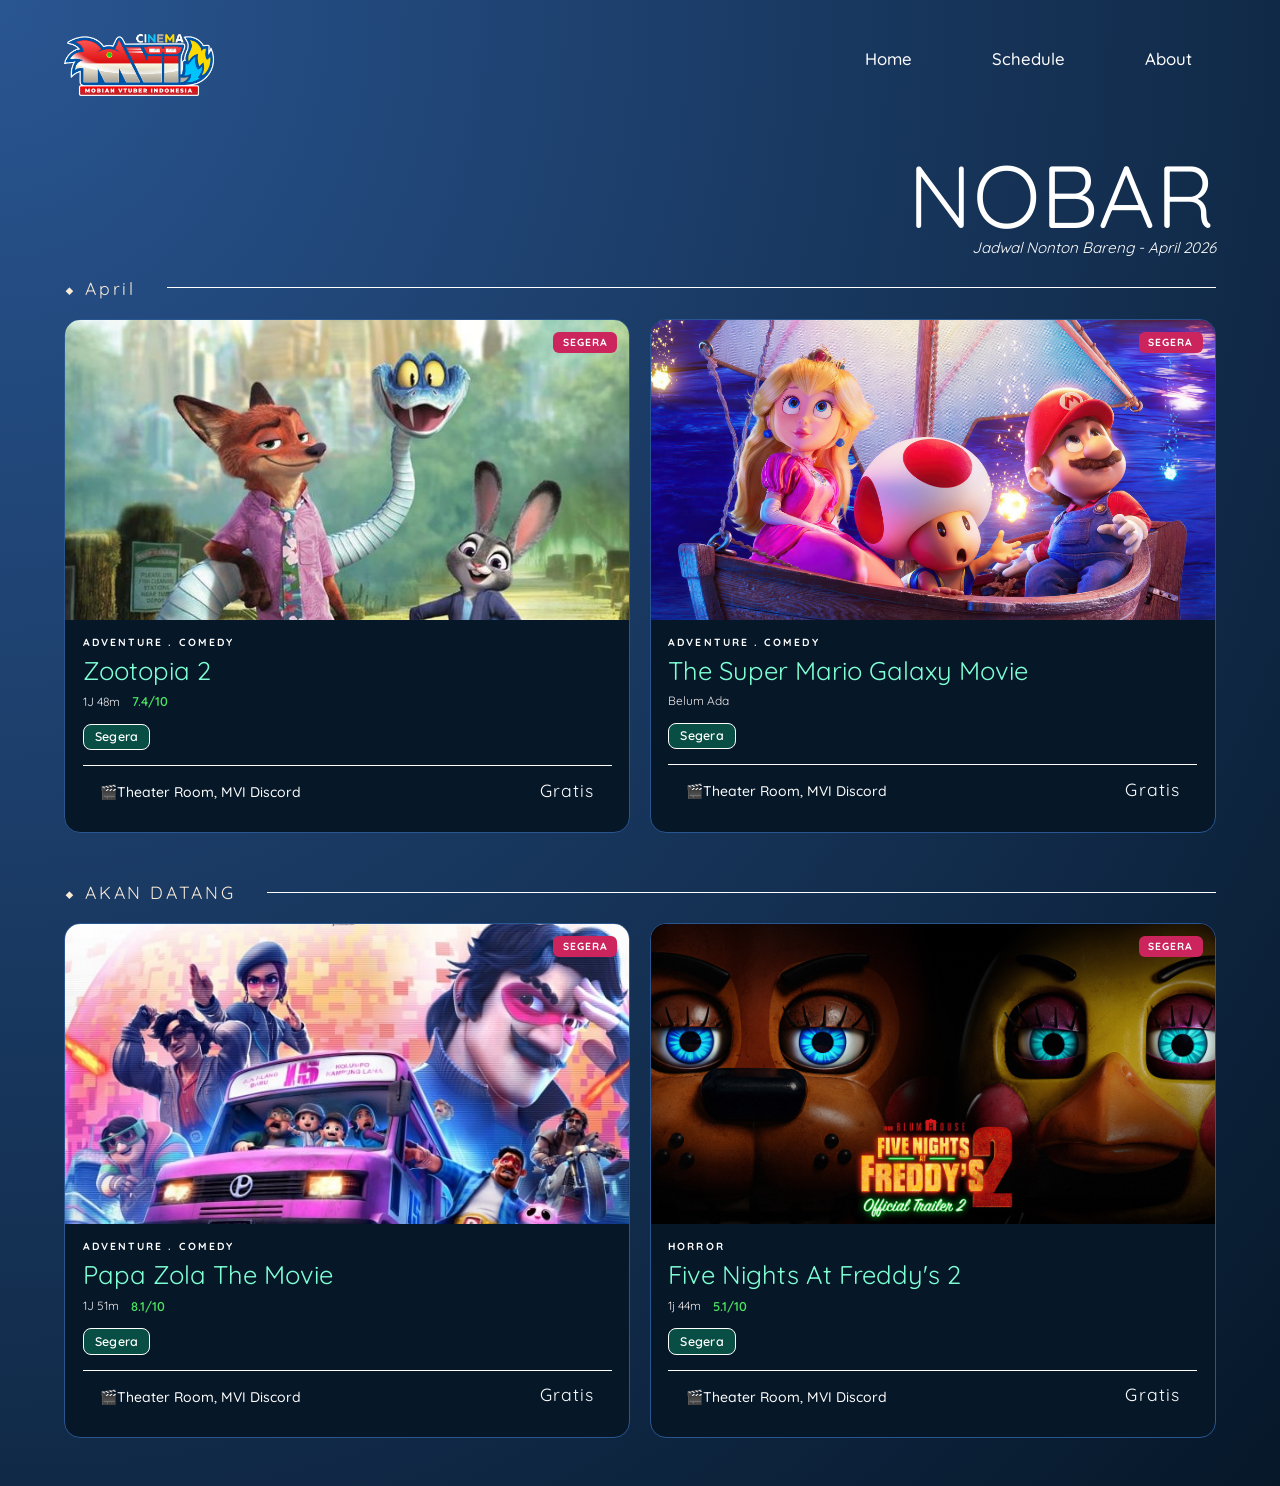
==== schedule.html @ 5d278642 "Add files via upload" ====
<!DOCTYPE html>
<html lang="en">
<head>
    <meta charset="UTF-8">
    <meta name="viewport" content="width=device-width, initial-scale=1.0">
    <title>Project Iseng</title>
    <link rel="stylesheet" href="css/web.css">

    <link rel="preconnect" href="https://fonts.googleapis.com">
    <link rel="preconnect" href="https://fonts.gstatic.com" crossorigin>
    <link href="https://fonts.googleapis.com/css2?family=Fredoka:wght@300..700&family=Quicksand:wght@300..700&display=swap" 
    rel="stylesheet">
</head>
<body>
    <header class="navigation-bar">
        <div class="title-logo">
            <img src="img/logomvicinema.png" alt="mvicinemalogo">
        </div>

        <nav class="navbar-list">
            <ul>
                <li><a href="index.html">Home</a></li>
                <li><a href="schedule.html">Schedule</a></li>
                <li><a href="#">About</a></li>
            </ul>
        </nav>
    </header>
    <main>
        <section class="title">
            <div class="title-main">NOBAR</div>
            <div class="title-sub">Jadwal Nonton Bareng - April 2026</div>
        </section>   

    <!-- April -->     
        <section class="week-section">
            <div class="week-header">
                <span class="week-label">⬥ April</span>
                <div class="week-line"></div>
            </div>
            <div class="schedule-grid">
                <!-- CARD 1: FEATURED - Zootopia 2 -->
            <div class="movie-card featured"> 
                <div class="card-poster">
                    <div class="poster-bg"><img src="img/zootopia2.jpeg" alt="zootopia2"></div>
                    <div class="poster-gradient"></div>
                    <span class="card-badge badge-today">SEGERA</span>
                 </div>
                 <div class="card-body">
                    <div class="card-genre">Adventure . Comedy</div>
                    <div class="card-title">Zootopia 2</div>
                    <div class="card-meta">
                        <span class="meta-item">1J 48m</span>
                        <span class="rating">7.4/10</span>
                    </div>

                 <!--  countdown belum tersedia
                    <div class="countdown-wrapper">
                        <div class="countdown-label">Tayang Dalam</div>
                        <div class="countdown-timer" id="countdown-sonic3">
                            <div class="countdown-block">
                                <span class="countdown-num" id="cd-days">03</span>
                                <span class="countdown-unit">Hari</span>
                            </div>
                            <span class="countdown-sep">:</span>
                            <div class="countdown-block">
                                <span class="countdown-num" id="cd-hours">18</span>
                                <span class="countdown-unit">Jam</span>
                            </div>
                            <span class="countdown-sep">:</span>
                            <div class="countdown-block">
                                <span class="countdown-num" id="cd-minutes">18</span>
                                <span class="countdown-unit">Menit</span>
                            </div>
                            <span class="countdown-sep">:</span>
                            <div class="countdown-block">
                                <span class="countdown-num" id="cd-seconds">18</span>
                                <span class="countdown-unit">detik</span>
                            </div>
                        </div>
                    </div> 
                    -->

                    <div class="schedule-slots">
                        <div class="slot hightlight">Segera</div>
                    </div>
                    <div class="card-footer">
                        <div class="venue"><span>🎬Theater Room, MVI Discord</span></div>
                        <div class="price">Gratis</div>
                    </div>
                 </div>
                 </div>


                 <!-- CARD 2 : MARIO MOVIE-->
            <div class="movie-card featured">
                    <div class="card-poster">
                        <div class="poster-bg-mario"><img src="img/mariogalaxy.jpg" alt="mariogalaxymovies"></div>
                        <span class="card-badge badge-today">SEGERA</span>
                    </div>
                    <div class="card-body">
                    <div class="card-genre">Adventure . Comedy</div>
                    <div class="card-title">The Super Mario Galaxy Movie</div>
                    <div class="card-meta">
                        <span class="meta-item">
                            Belum Ada
                        </span>
                        <span class="rating"></span>
                    </div>

                    <!-- countdown belum tersedia
                    <div class="countdown-wrapper">
                        <div class="countdown-label">Tayang Dalam</div>
                        <div class="countdown-timer" id="countdown-sonic3">
                            <div class="countdown-block">
                                <span class="countdown-num" id="cd-days">03</span>
                                <span class="countdown-unit">Hari</span>
                            </div>
                            <span class="countdown-sep">:</span>
                            <div class="countdown-block">
                                <span class="countdown-num" id="cd-hours">18</span>
                                <span class="countdown-unit">Jam</span>
                            </div>
                            <span class="countdown-sep">:</span>
                            <div class="countdown-block">
                                <span class="countdown-num" id="cd-minutes">18</span>
                                <span class="countdown-unit">Menit</span>
                            </div>
                            <span class="countdown-sep">:</span>
                            <div class="countdown-block">
                                <span class="countdown-num" id="cd-seconds">18</span>
                                <span class="countdown-unit">detik</span>
                            </div>
                        </div>
                    </div>
-->

                    <div class="schedule-slots">
                        <div class="slot hightlight">Segera</div>
                    </div>
                        <div class="card-footer">
                        <div class="venue"><span>🎬Theater Room, MVI Discord</span></div>
                        <div class="price">Gratis</div>
                    </div>
                    </div>
                 </div>
            </div>
        </section>
    <!-- Segera --> 
     
            <section class="week-section">
            <div class="week-header">
                <span class="week-label">⬥ AKAN DATANG</span>
                <div class="week-line"></div>
            </div>
            <div class="schedule-grid">
                <!-- CARD 1: FEATURED - Papa Zola Movie -->
            <div class="movie-card featured"> 
                <div class="card-poster">
                    <div class="poster-bg-zola"><img src="img/papazola.jpg" alt="papazolamovie"></div>
                    <div class="poster-gradient"></div>
                    <span class="card-badge badge-today">SEGERA</span>
                 </div>
                 <div class="card-body">
                    <div class="card-genre">Adventure . Comedy</div>
                    <div class="card-title">Papa Zola The Movie</div>
                    <div class="card-meta">
                        <span class="meta-item">1J 51m</span>
                        <span class="rating">8.1/10</span>
                    </div>

                 <!--  countdown belum tersedia
                    <div class="countdown-wrapper">
                        <div class="countdown-label">Tayang Dalam</div>
                        <div class="countdown-timer" id="countdown-sonic3">
                            <div class="countdown-block">
                                <span class="countdown-num" id="cd-days">03</span>
                                <span class="countdown-unit">Hari</span>
                            </div>
                            <span class="countdown-sep">:</span>
                            <div class="countdown-block">
                                <span class="countdown-num" id="cd-hours">18</span>
                                <span class="countdown-unit">Jam</span>
                            </div>
                            <span class="countdown-sep">:</span>
                            <div class="countdown-block">
                                <span class="countdown-num" id="cd-minutes">18</span>
                                <span class="countdown-unit">Menit</span>
                            </div>
                            <span class="countdown-sep">:</span>
                            <div class="countdown-block">
                                <span class="countdown-num" id="cd-seconds">18</span>
                                <span class="countdown-unit">detik</span>
                            </div>
                        </div>
                    </div> 
                    -->

                    <div class="schedule-slots">
                        <div class="slot hightlight">Segera</div>
                    </div>
                    <div class="card-footer">
                        <div class="venue"><span>🎬Theater Room, MVI Discord</span></div>
                        <div class="price">Gratis</div>
                    </div>
                 </div>
                 </div>


                 <!-- CARD 2 : MARIO MOVIE-->
            <div class="movie-card featured">
                    <div class="card-poster">
                        <div class="poster-bg-fnaf2"><img src="img/fnaf2.jpg" alt="fnaf2movies"></div>
                        <span class="card-badge badge-today">Segera</span>
                    </div>
                    <div class="card-body">
                    <div class="card-genre">Horror</div>
                    <div class="card-title">Five Nights At Freddy's 2</div>
                    <div class="card-meta">
                        <span class="meta-item">
                            1j 44m
                        </span>
                        <span class="rating">5.1/10</span>
                    </div>

                    <!-- countdown belum tersedia
                    <div class="countdown-wrapper">
                        <div class="countdown-label">Tayang Dalam</div>
                        <div class="countdown-timer" id="countdown-sonic3">
                            <div class="countdown-block">
                                <span class="countdown-num" id="cd-days">03</span>
                                <span class="countdown-unit">Hari</span>
                            </div>
                            <span class="countdown-sep">:</span>
                            <div class="countdown-block">
                                <span class="countdown-num" id="cd-hours">18</span>
                                <span class="countdown-unit">Jam</span>
                            </div>
                            <span class="countdown-sep">:</span>
                            <div class="countdown-block">
                                <span class="countdown-num" id="cd-minutes">18</span>
                                <span class="countdown-unit">Menit</span>
                            </div>
                            <span class="countdown-sep">:</span>
                            <div class="countdown-block">
                                <span class="countdown-num" id="cd-seconds">18</span>
                                <span class="countdown-unit">detik</span>
                            </div>
                        </div>
                    </div>
-->

                    <div class="schedule-slots">
                        <div class="slot hightlight">Segera</div>
                    </div>
                        <div class="card-footer">
                        <div class="venue"><span>🎬Theater Room, MVI Discord</span></div>
                        <div class="price">Gratis</div>
                    </div>
                    </div>
                 </div>
            </div>
        </section>

    </main>
    <script>
        // ==================== COUNTDOWN ====================
        const countdownTarget = new Date("2026-04-01T20:00:00");

        function pad(n) { return String(n).padStart(2, '0'); }

        function updateCountdown(target, ids) {
            const now = new Date();
            const diff = target - now;
            if (diff <= 0) {
                ids.forEach(id => {
                    const el = document.getElementById(id);
                    if (el) el.textContent = '00';
                });
                return;
            }
            const days    = Math.floor(diff / (1000 * 60 * 60 * 24));
            const hours   = Math.floor((diff % (1000 * 60 * 60 * 24)) / (1000 * 60 * 60));
            const minutes = Math.floor((diff % (1000 * 60 * 60)) / (1000 * 60));
            const seconds = Math.floor((diff % (1000 * 60)) / 1000);

            const [dEl, hEl, mEl, sEl] = ids.map(id => document.getElementById(id));
            if (dEl) dEl.textContent = pad(days);
            if (hEl) hEl.textContent = pad(hours);
            if (mEl) mEl.textContent = pad(minutes);
            if (sEl) sEl.textContent = pad(seconds);
        }

        // Run card countdown
        setInterval(() => {
            updateCountdown(countdownTarget, ['cd-days','cd-hours','cd-minutes','cd-seconds']);
            updateCountdown(countdownTarget, ['modal-cd-days','modal-cd-hours','modal-cd-minutes','modal-cd-seconds']);
        }, 1000);
        updateCountdown(countdownTarget, ['cd-days','cd-hours','cd-minutes','cd-seconds']);

    </script>
</body>
</html>
---- css/web.css ----
body {
    font-family: 'Quicksand', sans-serif;
    min-height: 100vh;
    margin: 0;
    display: flex;
    flex-direction: column;
    background: #295591;
    background: radial-gradient(at left top, #295591, #061728);
}

header.navigation-bar {
    width: 100%;
    max-width: 1200px;
    padding-block: 1rem;
    padding-inline: 1.5rem;
    margin-inline: auto;
    box-sizing: border-box;
    display: flex;
    justify-content: space-between;
    align-items: center;
    flex-wrap: wrap;
    gap: 0.75rem;
}

header.navigation-bar h2 {
    width: 160px;
    color: white;
    margin: 0;
}

header.navigation-bar .navbar-list ul  {
    padding-left: 0;
    display: flex;
    justify-content: center;
    gap: 2rem;
    margin: 0;
}

header.navigation-bar .navbar-list li {
    list-style-type: none;
}

header.navigation-bar .navbar-list li a {
    padding: 0.5rem 1.5rem;
    border-radius: 999px;
    text-decoration: none;
    font-size: 1.05rem;
    font-weight: 500;
    color: rgb(255, 255, 255);
    transition: all 0.2s ease-in-out;
}

header.navigation-bar .navbar-list li:hover a {
    background-color: rgb(255, 255, 255);
    color: rgb(0, 0, 0);
}


.title {
    display: flex;
    flex-direction: column;
    gap: 0.15rem;
    padding-inline: 1.5rem;
    max-width: 1200px;
    width: 100%;
    box-sizing: border-box;
    margin-inline: auto;
}

.title-main {
    font-size: clamp(3rem, 8vw, 5.5rem);
    line-height: 0.9;
    letter-spacing: 0.05rem;
    background: white;
    margin: 0;
    margin-top: 40px;
    text-align: right;
    -webkit-background-clip: text;
    -webkit-text-fill-color: transparent;
}

.title-logo img{
    width: 150px;
}

.title-sub {
    color: white;
    font-size: 0.95rem;
    font-style: italic;
    text-align: right;
    margin: 0;
}

.week-header {
    display: flex;
    align-items: center;
    gap: 2rem;
    padding: 0 1.5rem;
    margin-top: 20px;
    margin-bottom: 20px;
}

.week-section {
    margin-bottom: 3rem;
    max-width: 1200px;
    width: 100%;
    box-sizing: border-box;
    margin-inline: auto;
}

.week-label {
    font-size: 1.1rem;
    letter-spacing: 0.15em;
    color: antiquewhite;
    white-space: nowrap;
}

.week-line {
    flex: 1;
    height: 1px;
    background: white;
}

.schedule-grid {
    display: grid;
    grid-template-columns: repeat(2, 1fr);
    gap: 1.2rem;
    padding: 0 1.5rem;
    max-width: 100%;
}

.movie-card {
    background: #061728;
    border: 1px solid #295591;
    border-radius: 16px;
    overflow: hidden;
    cursor: pointer;
    transition: transform 0.25s cubic-bezier(0.34,1.56,0.64,1), box-shadow 0.25s ease, border-color 0.25s;
    position: relative;
    animation: fadeUp 0.5s ease both;
}

    .movie-card:nth-child(1) { animation-delay: 0.05s }
    .movie-card:nth-child(2) { animation-delay: 0.10s }
    .movie-card:nth-child(3) { animation-delay: 0.15s }
    .movie-card:nth-child(4) { animation-delay: 0.20s }
    .movie-card:nth-child(5) { animation-delay: 0.25s }
    .movie-card:nth-child(6) { animation-delay: 0.30s }

@keyframes fadeUp {
    from { opacity: 0; transform: translateY(20px); }
    to { opacity: 1; transform: translateY(0); }
}

.movie-card:hover {
    transform: translateY(-6px) scale(1.01);
    box-shadow: 0 24px 48px rgba(0, 0, 0, 0.5);
}

.movie-card.featured {
    grid-column: span 1;
}

.card-poster {
    position: relative;
    height: 280px;
    width: 100%;
    overflow: hidden;
}

.movie-card.featured .card-poster {
    height: 300px;
}

.poster-bg {
    width: 100%;
    height: 100%;
    display: flex;
    align-items: center;
    justify-content: center;
    font-size: 5rem;
    position: relative;
    color: white;
}

.poster-bg img {
    width: 950px;
    transform: translateY(55px) translateX(30px);
}

.poster-bg-mario img {
    width: 990px;
    transform: translateY(-160px) translateX(-40px);
}

.poster-bg-zola img {
    width: 580px;
}

.poster-bg-fnaf2 img {
    width: 570px;
    transform: translateY(-20px);
}

.card-badge {
    position: absolute;
    top: 12px;
    right: 12px;
    padding: 0.25rem 0.6rem;
    border-radius: 6px;
    font-size: 0.65rem;
    font-weight: 700;
    letter-spacing: 0.1em;
    text-transform: uppercase;
}

.badge-today {
    background: #cc255d; color: #fff;
}

.card-body {
    padding: 1rem 1.1rem 1.2rem;
}

.card-genre {
    font-size: 0.65rem;
    font-weight: 700;
    letter-spacing: 0.2em;
    text-transform: uppercase;
    color: white;
    margin-bottom: 0.35rem;
}

.card-title {
    font-size: 1.2rem;
    line-height: 1.2;
    margin-bottom: 0.5rem;
    color: aquamarine;
}

.movie-card.featured .card-title {
    font-size: 1.6rem;
}

.card-meta {
    display: flex;
    gap: 0.75rem;
    align-items: center;
    margin-bottom: 0.9rem;
    flex-wrap: wrap;
}

.meta-item {
    display: flex;
    align-items: center;
    gap: 0.3rem;
    font-size: 0.75rem;
    color: #f1eded;
}

.rating {
    color: #4ce460;
    font-weight: 600;
    font-size: 0.8rem;
}

.schedule-slots {
    display: flex;
    gap: 0.4rem;
    flex-wrap: wrap;
}

.slot {
    padding: 0.3rem 0.7rem;
    border-radius: 8px;
    font-size: 0.78rem;
    font-weight: 600;
    border: 1px solid #fff;
    background: #084E44;
    color: #fff;
    cursor: pointer;
    transition: all 0.15s;
    letter-spacing: 0.02em;
}

.slot:hover {
    background: #cc255d;
}

.card-footer {
    display: flex;
    align-items: center;
    justify-content: space-between;
    padding: 0.75rem 1.1rem;
    border-top: 1px solid #fff;
    margin-top: 15px;
}

.venue {
    font-size: 14px;
    color: #fff;
    margin-top: 5px;
}

.venue span {
    color: #fff; font-weight: 500;
}

.price {
    font-size: 1.1rem;
    letter-spacing: 0.06em;
    color: white;
}

.countdown-wrapper {
    margin: 0.6rem 0 0.9rem;
    background: rgb(37, 88, 136);
    border: 2px solid rgb(255, 255, 255);
    border-radius: 12px;
    padding: 0.7rem 1rem;
    box-sizing: border-box;
    width: 100%;
    overflow: hidden;
}



.countdown-label {
    font-size: 15px;
    letter-spacing: 0.15em;
    text-transform: uppercase;
    color: white;
    margin-bottom: 0.5rem;
    text-align: center;
}

.countdown-timer {
    display: flex;
    align-items: center;
    gap: 0.4rem;
    justify-content: center;
}

.countdown-block {
    display: flex;
    flex-direction: column;
    align-items: center;
    min-width: 36px;
}

.countdown-num {
    font-size: 20px;
    text-transform: uppercase;
    letter-spacing: 0.1em;
    color: rgb(255, 255, 255);
    margin-top: 2px;
}

.countdown-unit {
    font-size: 15px;
    text-transform: uppercase;
    letter-spacing: 0.1em;
    color: white;
    margin-top: 2px;
}

.countdown-sep {
    font-size: 1.2rem;
    font-weight: 700;
    color: rgba(255, 255, 255, 0.3);
    margin-bottom: 10px;
}

/* TABLET */
@media (max-width: 900px) {
    .schedule-grid {
        grid-template-columns: repeat(auto-fill, minmax(240px, 1fr));
    }
}


/* MOBILE */
@media (max-width: 680px) {
    header.navigation-bar {
        justify-content: center;
        text-align: center;
    }

    header.navigation-bar h2 {
        width: auto;
    }

    header.navigation-bar .navbar-list ul {
        gap: 0.75rem;
    }

    header.navigation-bar .navbar-list li a {
        padding: 0.4rem 0.9rem;
        font-size: 0.9rem;
    }

    .title-main {
        text-align: center;
        margin-top: 24px;
    }

    .title-sub {
        text-align: center;
    }

    .week-header {
        padding: 0 1rem;
        gap: 0.75rem;
    }

    .week-label {
        font-size: 0.9rem;
        letter-spacing: 0.08em;
    }

    .schedule-grid {
        padding: 0 1rem;
        grid-template-columns: 1fr;
    }

    .movie-card.featured {
        grid-column: span 1;
    }

    .card-poster {
        height: 220px;
    }

    .movie-card.featured .card-poster {
        height: 200px;
    }

    .countdown-wrapper {
        padding: 0.6rem 0.75rem;
    }

    .countdown-num {
        font-size: 15px;
    }

    .countdown-unit {
        font-size: 15px;
    }

    .countdown-sep {
        font-size: 15px;
        margin-bottom: 8px;
    }

    .countdown-block {
        min-width: 28px;
    }
}
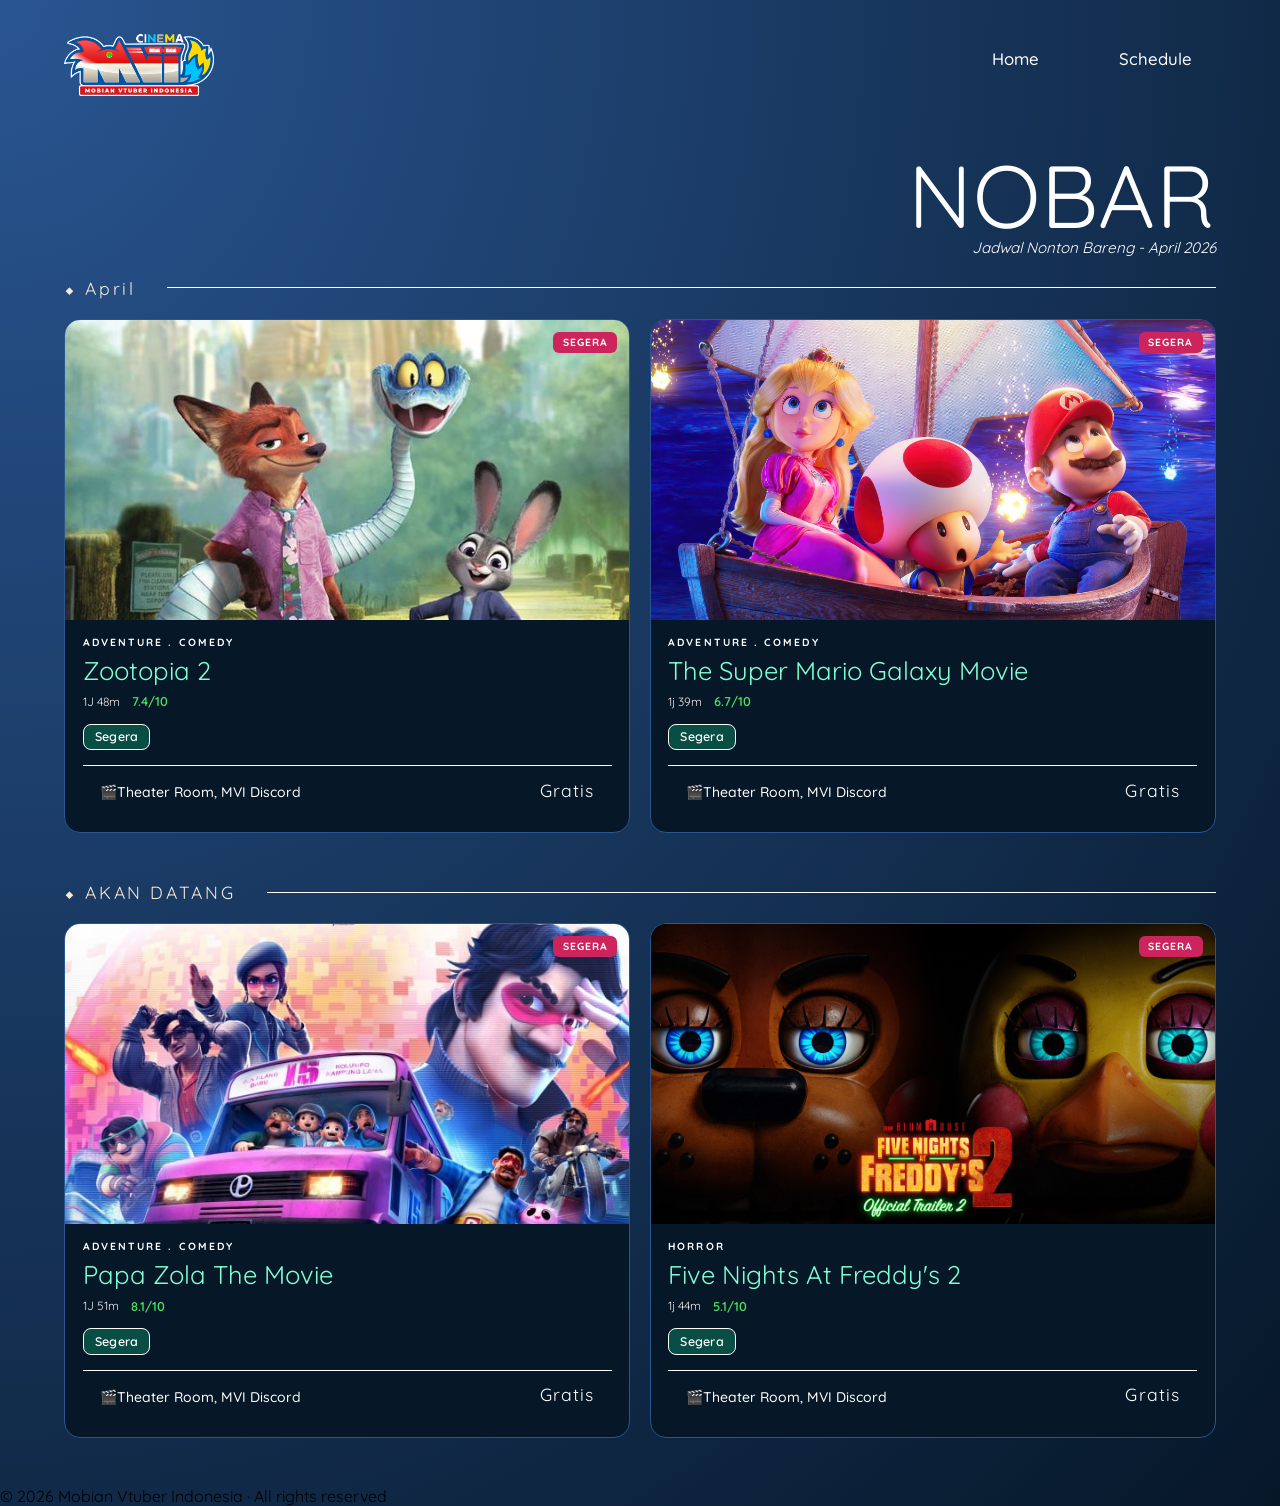
==== commit d79b49f1: "Update schedule.html Added description duration time and rating for the super mario galaxy movie" ====
--- a/schedule.html
+++ b/schedule.html
@@ -3,7 +3,7 @@
 <head>
     <meta charset="UTF-8">
     <meta name="viewport" content="width=device-width, initial-scale=1.0">
-    <title>Project Iseng</title>
+    <title>MVI CINEMA</title>
     <link rel="stylesheet" href="css/web.css">
 
     <link rel="preconnect" href="https://fonts.googleapis.com">
@@ -21,7 +21,6 @@
             <ul>
                 <li><a href="index.html">Home</a></li>
                 <li><a href="schedule.html">Schedule</a></li>
-                <li><a href="#">About</a></li>
             </ul>
         </nav>
     </header>
@@ -102,9 +101,9 @@
                     <div class="card-title">The Super Mario Galaxy Movie</div>
                     <div class="card-meta">
                         <span class="meta-item">
-                            Belum Ada
+                            1j 39m
                         </span>
-                        <span class="rating"></span>
+                        <span class="rating">6.7/10</span>
                     </div>
 
                     <!-- countdown belum tersedia
@@ -262,6 +261,12 @@
         </section>
 
     </main>
+
+    <!-- ── FOOTER ── -->
+    <footer>
+        <div class="footer-note">© 2026 Mobian Vtuber Indonesia · All rights reserved</div>
+    </footer>
+
     <script>
         // ==================== COUNTDOWN ====================
         const countdownTarget = new Date("2026-04-01T20:00:00");
@@ -299,4 +304,4 @@
 
     </script>
 </body>
-</html>+</html>
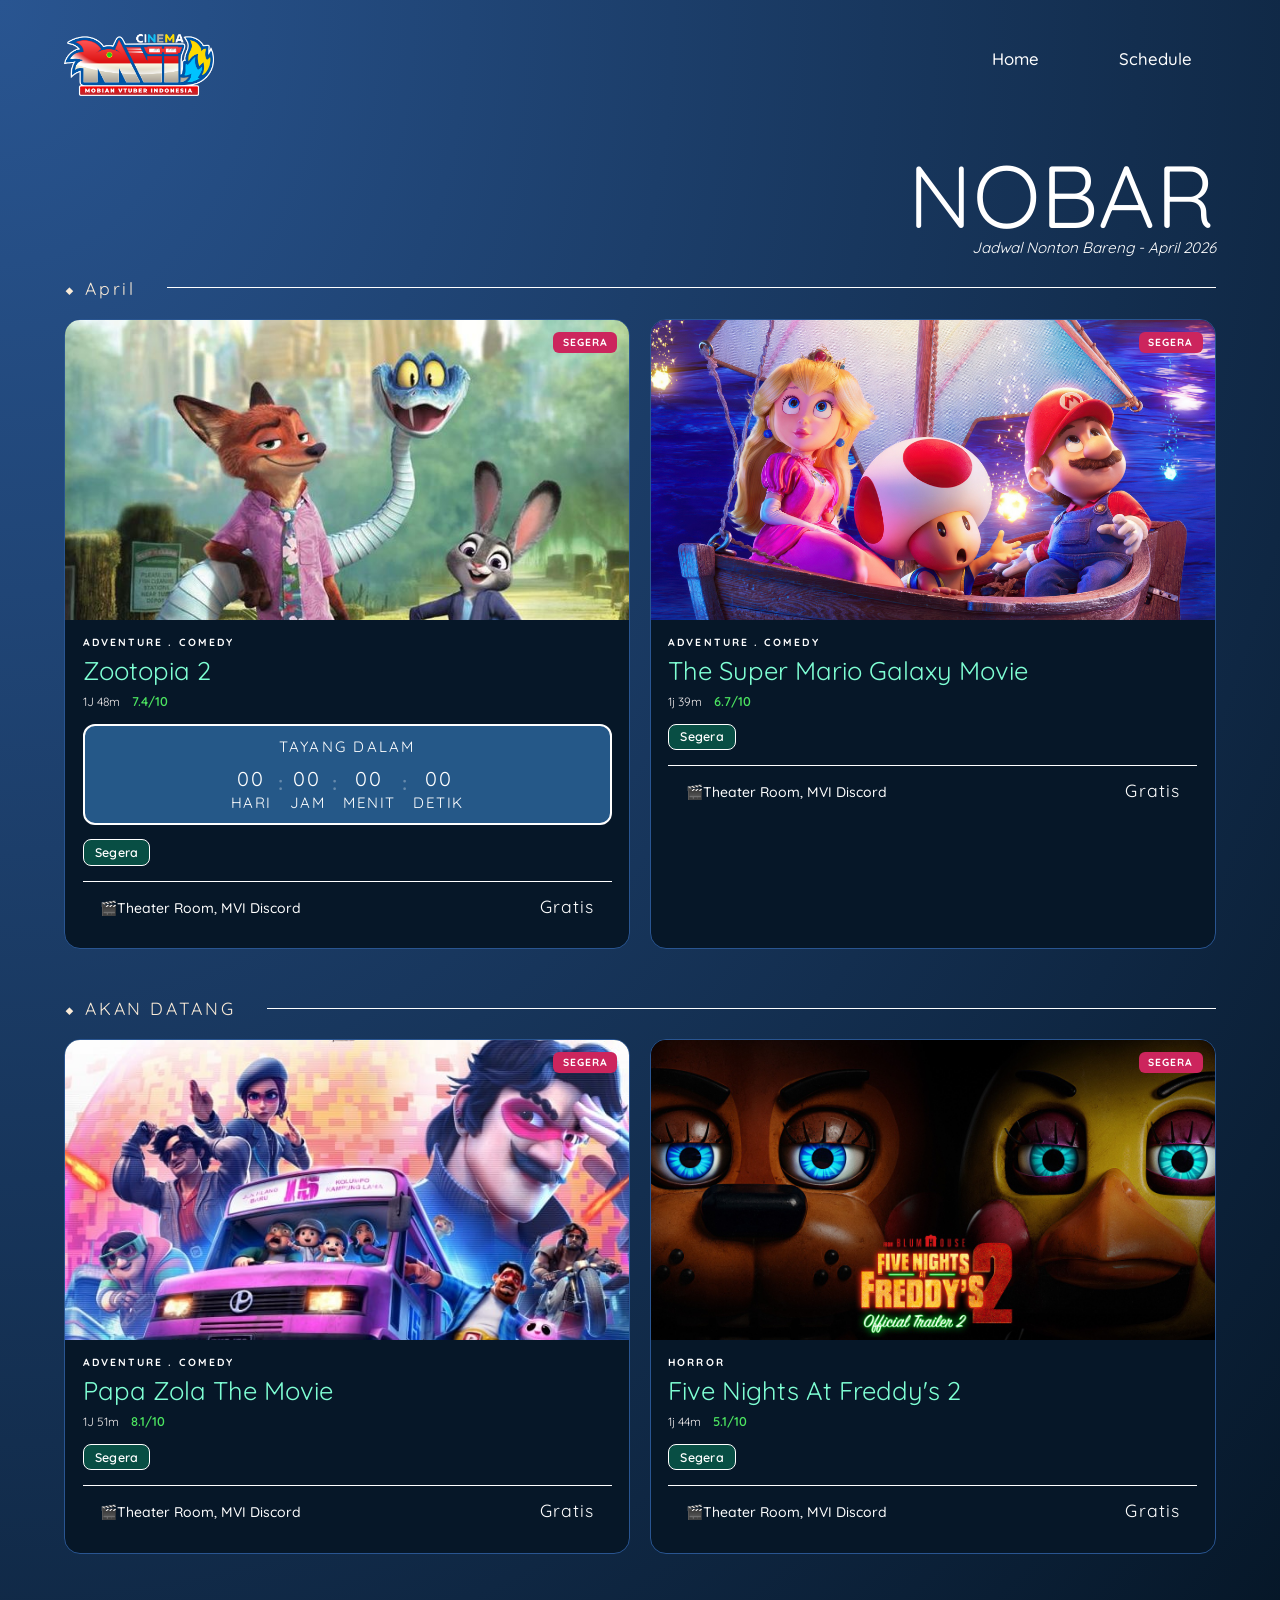
==== commit 01826d69: "Update schedule.html Add countdown time for Zootopia 2" ====
--- a/schedule.html
+++ b/schedule.html
@@ -52,7 +52,6 @@
                         <span class="rating">7.4/10</span>
                     </div>
 
-                 <!--  countdown belum tersedia
                     <div class="countdown-wrapper">
                         <div class="countdown-label">Tayang Dalam</div>
                         <div class="countdown-timer" id="countdown-sonic3">
@@ -77,7 +76,6 @@
                             </div>
                         </div>
                     </div> 
-                    -->
 
                     <div class="schedule-slots">
                         <div class="slot hightlight">Segera</div>
@@ -269,7 +267,7 @@
 
     <script>
         // ==================== COUNTDOWN ====================
-        const countdownTarget = new Date("2026-04-01T20:00:00");
+        const countdownTarget = new Date("2026-04-18T20:00:00");
 
         function pad(n) { return String(n).padStart(2, '0'); }
 
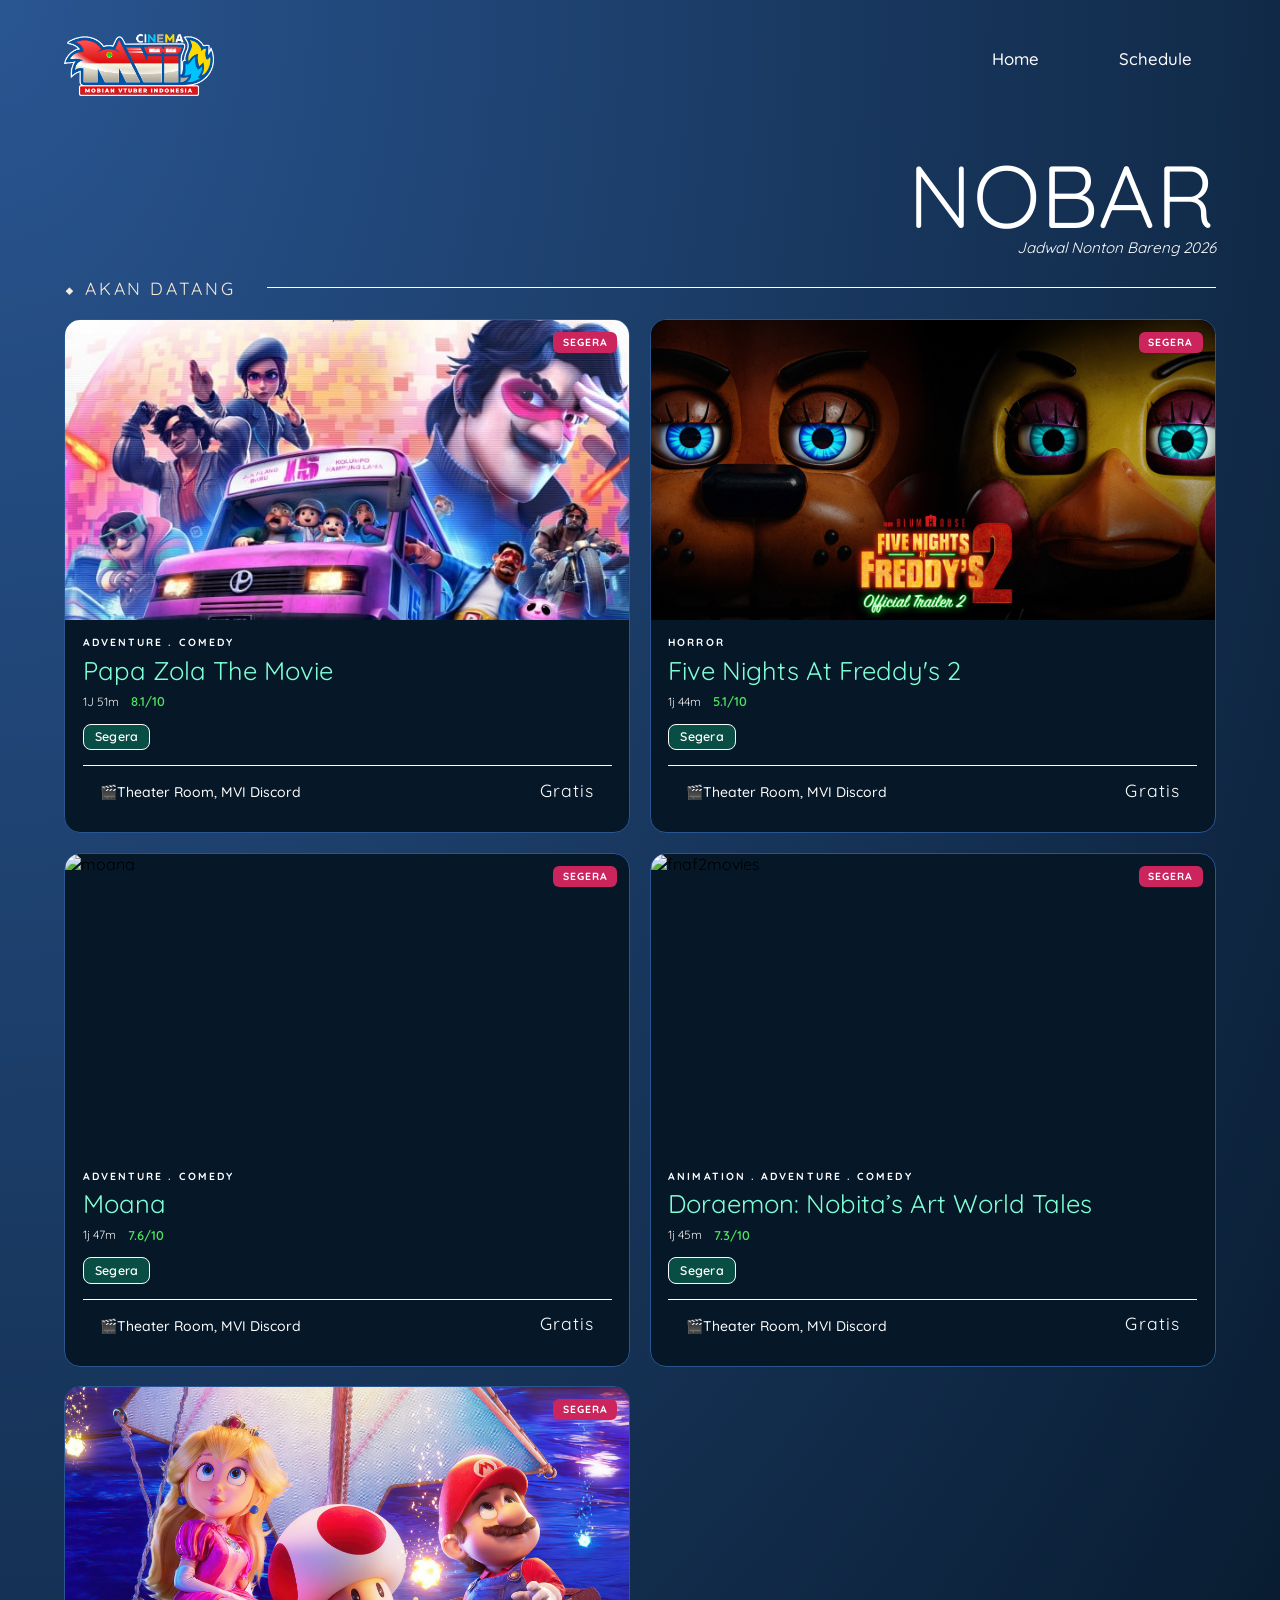
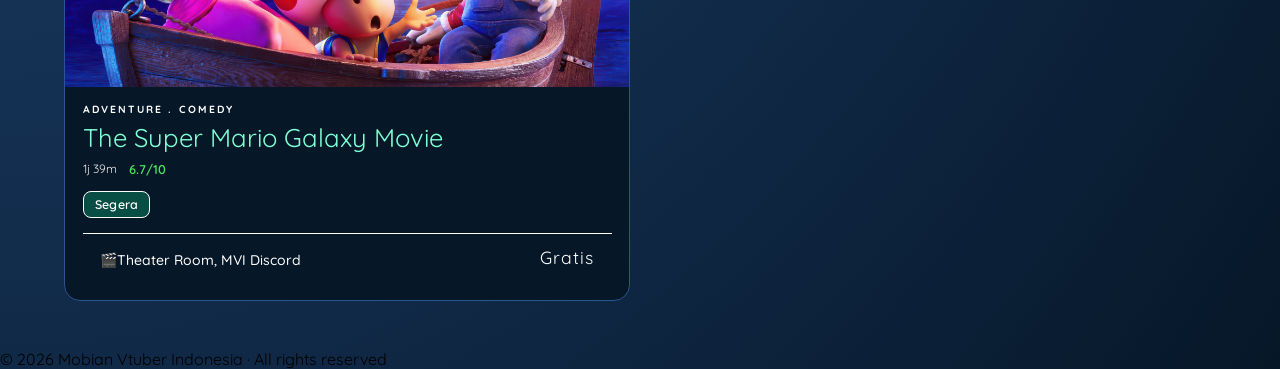
==== commit c7c1ceb6: "Update schedule.html -Remove april schedule movie - Add movies in coming soon schedule" ====
--- a/schedule.html
+++ b/schedule.html
@@ -27,17 +27,17 @@
     <main>
         <section class="title">
             <div class="title-main">NOBAR</div>
-            <div class="title-sub">Jadwal Nonton Bareng - April 2026</div>
+            <div class="title-sub">Jadwal Nonton Bareng 2026</div>
         </section>   
 
-    <!-- April -->     
+    <!-- April     
         <section class="week-section">
             <div class="week-header">
                 <span class="week-label">⬥ April</span>
                 <div class="week-line"></div>
             </div>
-            <div class="schedule-grid">
-                <!-- CARD 1: FEATURED - Zootopia 2 -->
+            <div class="schedule-grid"> 
+                
             <div class="movie-card featured"> 
                 <div class="card-poster">
                     <div class="poster-bg"><img src="img/zootopia2.jpeg" alt="zootopia2"></div>
@@ -76,7 +76,8 @@
                             </div>
                         </div>
                     </div> 
-
+                    -->
+                    <!--
                     <div class="schedule-slots">
                         <div class="slot hightlight">Segera</div>
                     </div>
@@ -86,10 +87,288 @@
                     </div>
                  </div>
                  </div>
-
-
-                 <!-- CARD 2 : MARIO MOVIE-->
+-->
+
+                 <!--
             <div class="movie-card featured">
+                    <div class="card-poster">
+                        <div class="poster-bg-mario"><img src="img/mariogalaxy.jpg" alt="mariogalaxymovies"></div>
+                        <span class="card-badge badge-today">SEGERA</span>
+                    </div>
+                    <div class="card-body">
+                    <div class="card-genre">Adventure . Comedy</div>
+                    <div class="card-title">The Super Mario Galaxy Movie</div>
+                    <div class="card-meta">
+                        <span class="meta-item">
+                            Belum Ada
+                        </span>
+                        <span class="rating"></span>
+                    </div>
+
+                    <div class="countdown-wrapper">
+                        <div class="countdown-label">Tayang Dalam</div>
+                        <div class="countdown-timer" id="countdown-sonic3">
+                            <div class="countdown-block">
+                                <span class="countdown-num" id="cd-days">03</span>
+                                <span class="countdown-unit">Hari</span>
+                            </div>
+                            <span class="countdown-sep">:</span>
+                            <div class="countdown-block">
+                                <span class="countdown-num" id="cd-hours">18</span>
+                                <span class="countdown-unit">Jam</span>
+                            </div>
+                            <span class="countdown-sep">:</span>
+                            <div class="countdown-block">
+                                <span class="countdown-num" id="cd-minutes">18</span>
+                                <span class="countdown-unit">Menit</span>
+                            </div>
+                            <span class="countdown-sep">:</span>
+                            <div class="countdown-block">
+                                <span class="countdown-num" id="cd-seconds">18</span>
+                                <span class="countdown-unit">detik</span>
+                            </div>
+                        </div>
+                    </div>
+-->
+
+                    <!--
+                    <div class="schedule-slots">
+                        <div class="slot hightlight">Segera</div>
+                    </div>
+                        <div class="card-footer">
+                        <div class="venue"><span>🎬Theater Room, MVI Discord</span></div>
+                        <div class="price">Gratis</div>
+                    </div>
+                    </div>
+                 </div>
+            </div>
+        </section>
+        -->
+
+    <!-- Segera --> 
+     
+            <section class="week-section">
+            <div class="week-header">
+                <span class="week-label">⬥ AKAN DATANG</span>
+                <div class="week-line"></div>
+            </div>
+            <div class="schedule-grid">
+
+                <!-- CARD 1: FEATURED - Papa Zola Movie -->
+            <div class="movie-card featured"> 
+                <div class="card-poster">
+                    <div class="poster-bg-zola"><img src="img/papazola.jpg" alt="papazolamovie"></div>
+                    <div class="poster-gradient"></div>
+                    <span class="card-badge badge-today">SEGERA</span>
+                 </div>
+                 <div class="card-body">
+                    <div class="card-genre">Adventure . Comedy</div>
+                    <div class="card-title">Papa Zola The Movie</div>
+                    <div class="card-meta">
+                        <span class="meta-item">1J 51m</span>
+                        <span class="rating">8.1/10</span>
+                    </div>
+
+                 <!--  countdown belum tersedia
+                    <div class="countdown-wrapper">
+                        <div class="countdown-label">Tayang Dalam</div>
+                        <div class="countdown-timer" id="countdown-sonic3">
+                            <div class="countdown-block">
+                                <span class="countdown-num" id="cd-days">03</span>
+                                <span class="countdown-unit">Hari</span>
+                            </div>
+                            <span class="countdown-sep">:</span>
+                            <div class="countdown-block">
+                                <span class="countdown-num" id="cd-hours">18</span>
+                                <span class="countdown-unit">Jam</span>
+                            </div>
+                            <span class="countdown-sep">:</span>
+                            <div class="countdown-block">
+                                <span class="countdown-num" id="cd-minutes">18</span>
+                                <span class="countdown-unit">Menit</span>
+                            </div>
+                            <span class="countdown-sep">:</span>
+                            <div class="countdown-block">
+                                <span class="countdown-num" id="cd-seconds">18</span>
+                                <span class="countdown-unit">detik</span>
+                            </div>
+                        </div>
+                    </div> 
+                    -->
+
+                    <div class="schedule-slots">
+                        <div class="slot hightlight">Segera</div>
+                    </div>
+                    <div class="card-footer">
+                        <div class="venue"><span>🎬Theater Room, MVI Discord</span></div>
+                        <div class="price">Gratis</div>
+                    </div>
+                 </div>
+                 </div>
+
+
+                 <!-- CARD 2 : FNAF MOVIE-->
+            <div class="movie-card featured">
+                    <div class="card-poster">
+                        <div class="poster-bg-fnaf2"><img src="img/fnaf2.jpg" alt="fnaf2movies"></div>
+                        <span class="card-badge badge-today">Segera</span>
+                    </div>
+                    <div class="card-body">
+                    <div class="card-genre">Horror</div>
+                    <div class="card-title">Five Nights At Freddy's 2</div>
+                    <div class="card-meta">
+                        <span class="meta-item">
+                            1j 44m
+                        </span>
+                        <span class="rating">5.1/10</span>
+                    </div>
+
+                    <!-- countdown belum tersedia
+                    <div class="countdown-wrapper">
+                        <div class="countdown-label">Tayang Dalam</div>
+                        <div class="countdown-timer" id="countdown-sonic3">
+                            <div class="countdown-block">
+                                <span class="countdown-num" id="cd-days">03</span>
+                                <span class="countdown-unit">Hari</span>
+                            </div>
+                            <span class="countdown-sep">:</span>
+                            <div class="countdown-block">
+                                <span class="countdown-num" id="cd-hours">18</span>
+                                <span class="countdown-unit">Jam</span>
+                            </div>
+                            <span class="countdown-sep">:</span>
+                            <div class="countdown-block">
+                                <span class="countdown-num" id="cd-minutes">18</span>
+                                <span class="countdown-unit">Menit</span>
+                            </div>
+                            <span class="countdown-sep">:</span>
+                            <div class="countdown-block">
+                                <span class="countdown-num" id="cd-seconds">18</span>
+                                <span class="countdown-unit">detik</span>
+                            </div>
+                        </div>
+                    </div>
+-->
+
+                    <div class="schedule-slots">
+                        <div class="slot hightlight">Segera</div>
+                    </div>
+                        <div class="card-footer">
+                        <div class="venue"><span>🎬Theater Room, MVI Discord</span></div>
+                        <div class="price">Gratis</div>
+                    </div>
+                    </div>
+                 </div>
+
+                 <!-- CARD 3 : MOANA -->
+                <div class="movie-card featured">
+                    <div class="card-poster">
+                        <div class="poster-bg-moana"><img src="img/moana.webp" alt="moana"></div>
+                        <span class="card-badge badge-today">Segera</span>
+                    </div>
+                        <div class="card-body">
+                        <div class="card-genre">Adventure . Comedy</div>
+                        <div class="card-title">Moana</div>
+                        <div class="card-meta">
+                                <span class="meta-item">
+                                    1j 47m
+                                </span>
+                                <span class="rating">7.6/10</span>
+                            </div>
+
+                    <!-- countdown belum tersedia
+                    <div class="countdown-wrapper">
+                        <div class="countdown-label">Tayang Dalam</div>
+                        <div class="countdown-timer" id="countdown-sonic3">
+                            <div class="countdown-block">
+                                <span class="countdown-num" id="cd-days">03</span>
+                                <span class="countdown-unit">Hari</span>
+                            </div>
+                            <span class="countdown-sep">:</span>
+                            <div class="countdown-block">
+                                <span class="countdown-num" id="cd-hours">18</span>
+                                <span class="countdown-unit">Jam</span>
+                            </div>
+                            <span class="countdown-sep">:</span>
+                            <div class="countdown-block">
+                                <span class="countdown-num" id="cd-minutes">18</span>
+                                <span class="countdown-unit">Menit</span>
+                            </div>
+                            <span class="countdown-sep">:</span>
+                            <div class="countdown-block">
+                                <span class="countdown-num" id="cd-seconds">18</span>
+                                <span class="countdown-unit">detik</span>
+                            </div>
+                        </div>
+                    </div>
+-->
+
+                    <div class="schedule-slots">
+                        <div class="slot hightlight">Segera</div>
+                    </div>
+                        <div class="card-footer">
+                        <div class="venue"><span>🎬Theater Room, MVI Discord</span></div>
+                        <div class="price">Gratis</div>
+                    </div>
+                    </div>
+                 </div>
+
+
+                 <!-- CARD 4 : DORAEMON-->
+                <div class="movie-card featured">
+                    <div class="card-poster">
+                        <div class="poster-bg-doraemon"><img src="img/doraemon.webp" alt="fnaf2movies"></div>
+                        <span class="card-badge badge-today">Segera</span>
+                    </div>
+                        <div class="card-body">
+                        <div class="card-genre">Animation . Adventure . Comedy</div>
+                        <div class="card-title">Doraemon: Nobita’s Art World Tales</div>
+                        <div class="card-meta">
+                                <span class="meta-item">
+                                    1j 45m
+                                </span>
+                                <span class="rating">7.3/10</span>
+                            </div>
+
+                    <!-- countdown belum tersedia
+                    <div class="countdown-wrapper">
+                        <div class="countdown-label">Tayang Dalam</div>
+                        <div class="countdown-timer" id="countdown-sonic3">
+                            <div class="countdown-block">
+                                <span class="countdown-num" id="cd-days">03</span>
+                                <span class="countdown-unit">Hari</span>
+                            </div>
+                            <span class="countdown-sep">:</span>
+                            <div class="countdown-block">
+                                <span class="countdown-num" id="cd-hours">18</span>
+                                <span class="countdown-unit">Jam</span>
+                            </div>
+                            <span class="countdown-sep">:</span>
+                            <div class="countdown-block">
+                                <span class="countdown-num" id="cd-minutes">18</span>
+                                <span class="countdown-unit">Menit</span>
+                            </div>
+                            <span class="countdown-sep">:</span>
+                            <div class="countdown-block">
+                                <span class="countdown-num" id="cd-seconds">18</span>
+                                <span class="countdown-unit">detik</span>
+                            </div>
+                        </div>
+                    </div>
+-->
+
+                    <div class="schedule-slots">
+                        <div class="slot hightlight">Segera</div>
+                    </div>
+                        <div class="card-footer">
+                        <div class="venue"><span>🎬Theater Room, MVI Discord</span></div>
+                        <div class="price">Gratis</div>
+                    </div>
+                    </div>
+                 </div>
+
+                 <!-- CARD 5 : Mario Galaxy Movie -->
+                    <div class="movie-card featured">
                     <div class="card-poster">
                         <div class="poster-bg-mario"><img src="img/mariogalaxy.jpg" alt="mariogalaxymovies"></div>
                         <span class="card-badge badge-today">SEGERA</span>
@@ -131,6 +410,7 @@
                     </div>
 -->
 
+
                     <div class="schedule-slots">
                         <div class="slot hightlight">Segera</div>
                     </div>
@@ -142,122 +422,6 @@
                  </div>
             </div>
         </section>
-    <!-- Segera --> 
-     
-            <section class="week-section">
-            <div class="week-header">
-                <span class="week-label">⬥ AKAN DATANG</span>
-                <div class="week-line"></div>
-            </div>
-            <div class="schedule-grid">
-                <!-- CARD 1: FEATURED - Papa Zola Movie -->
-            <div class="movie-card featured"> 
-                <div class="card-poster">
-                    <div class="poster-bg-zola"><img src="img/papazola.jpg" alt="papazolamovie"></div>
-                    <div class="poster-gradient"></div>
-                    <span class="card-badge badge-today">SEGERA</span>
-                 </div>
-                 <div class="card-body">
-                    <div class="card-genre">Adventure . Comedy</div>
-                    <div class="card-title">Papa Zola The Movie</div>
-                    <div class="card-meta">
-                        <span class="meta-item">1J 51m</span>
-                        <span class="rating">8.1/10</span>
-                    </div>
-
-                 <!--  countdown belum tersedia
-                    <div class="countdown-wrapper">
-                        <div class="countdown-label">Tayang Dalam</div>
-                        <div class="countdown-timer" id="countdown-sonic3">
-                            <div class="countdown-block">
-                                <span class="countdown-num" id="cd-days">03</span>
-                                <span class="countdown-unit">Hari</span>
-                            </div>
-                            <span class="countdown-sep">:</span>
-                            <div class="countdown-block">
-                                <span class="countdown-num" id="cd-hours">18</span>
-                                <span class="countdown-unit">Jam</span>
-                            </div>
-                            <span class="countdown-sep">:</span>
-                            <div class="countdown-block">
-                                <span class="countdown-num" id="cd-minutes">18</span>
-                                <span class="countdown-unit">Menit</span>
-                            </div>
-                            <span class="countdown-sep">:</span>
-                            <div class="countdown-block">
-                                <span class="countdown-num" id="cd-seconds">18</span>
-                                <span class="countdown-unit">detik</span>
-                            </div>
-                        </div>
-                    </div> 
-                    -->
-
-                    <div class="schedule-slots">
-                        <div class="slot hightlight">Segera</div>
-                    </div>
-                    <div class="card-footer">
-                        <div class="venue"><span>🎬Theater Room, MVI Discord</span></div>
-                        <div class="price">Gratis</div>
-                    </div>
-                 </div>
-                 </div>
-
-
-                 <!-- CARD 2 : MARIO MOVIE-->
-            <div class="movie-card featured">
-                    <div class="card-poster">
-                        <div class="poster-bg-fnaf2"><img src="img/fnaf2.jpg" alt="fnaf2movies"></div>
-                        <span class="card-badge badge-today">Segera</span>
-                    </div>
-                    <div class="card-body">
-                    <div class="card-genre">Horror</div>
-                    <div class="card-title">Five Nights At Freddy's 2</div>
-                    <div class="card-meta">
-                        <span class="meta-item">
-                            1j 44m
-                        </span>
-                        <span class="rating">5.1/10</span>
-                    </div>
-
-                    <!-- countdown belum tersedia
-                    <div class="countdown-wrapper">
-                        <div class="countdown-label">Tayang Dalam</div>
-                        <div class="countdown-timer" id="countdown-sonic3">
-                            <div class="countdown-block">
-                                <span class="countdown-num" id="cd-days">03</span>
-                                <span class="countdown-unit">Hari</span>
-                            </div>
-                            <span class="countdown-sep">:</span>
-                            <div class="countdown-block">
-                                <span class="countdown-num" id="cd-hours">18</span>
-                                <span class="countdown-unit">Jam</span>
-                            </div>
-                            <span class="countdown-sep">:</span>
-                            <div class="countdown-block">
-                                <span class="countdown-num" id="cd-minutes">18</span>
-                                <span class="countdown-unit">Menit</span>
-                            </div>
-                            <span class="countdown-sep">:</span>
-                            <div class="countdown-block">
-                                <span class="countdown-num" id="cd-seconds">18</span>
-                                <span class="countdown-unit">detik</span>
-                            </div>
-                        </div>
-                    </div>
--->
-
-                    <div class="schedule-slots">
-                        <div class="slot hightlight">Segera</div>
-                    </div>
-                        <div class="card-footer">
-                        <div class="venue"><span>🎬Theater Room, MVI Discord</span></div>
-                        <div class="price">Gratis</div>
-                    </div>
-                    </div>
-                 </div>
-            </div>
-        </section>
-
     </main>
 
     <!-- ── FOOTER ── -->
@@ -267,7 +431,7 @@
 
     <script>
         // ==================== COUNTDOWN ====================
-        const countdownTarget = new Date("2026-04-18T20:00:00");
+        const countdownTarget = new Date("2026-04-01T20:00:00");
 
         function pad(n) { return String(n).padStart(2, '0'); }
 
